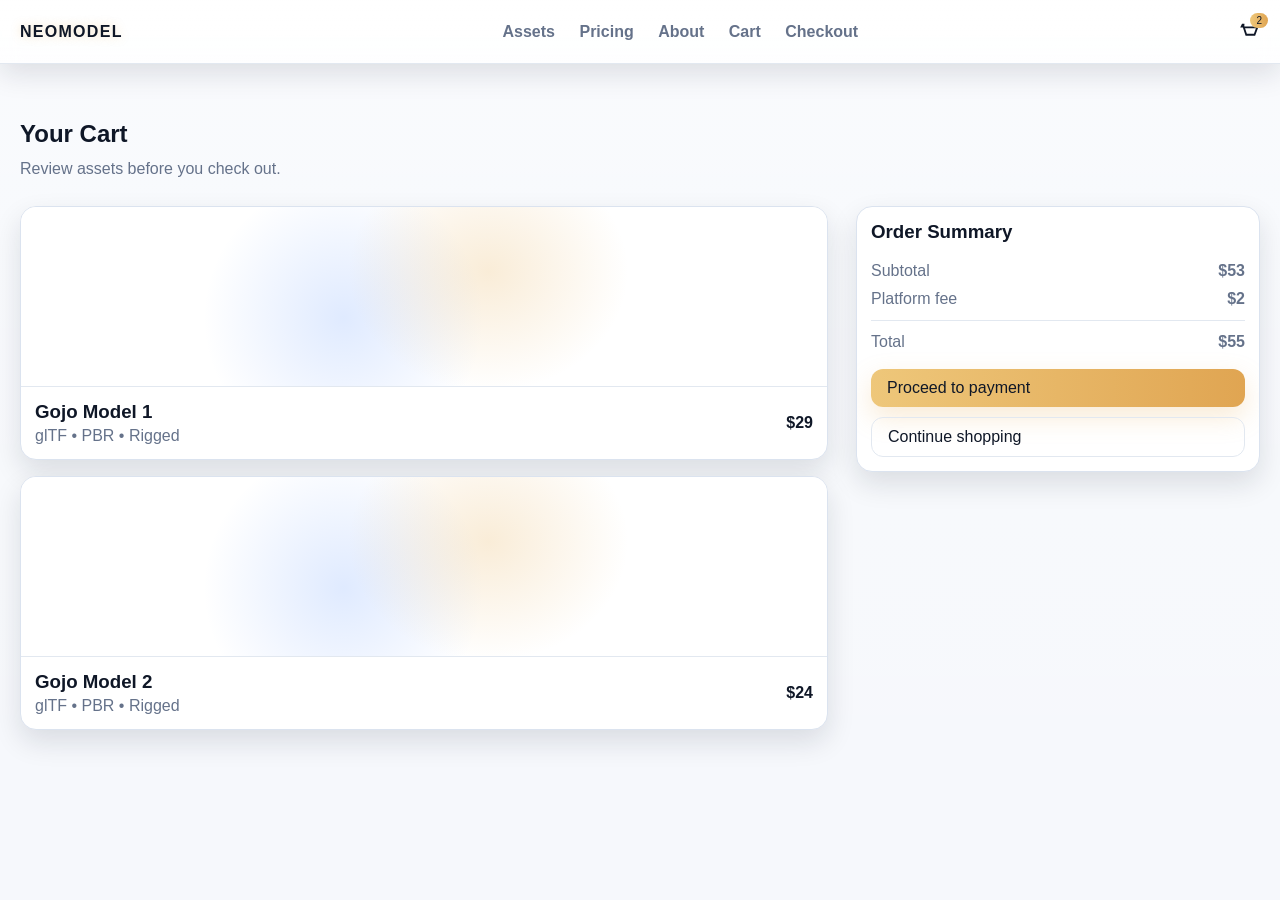
==== cart.html @ 8490ef47 "Add files via upload" ====
<!doctype html>
<html lang="en">
<head>
  <meta charset="utf-8">
  <meta name="viewport" content="width=device-width, initial-scale=1, viewport-fit=cover">
  <title>NeoModel — Cart</title>
  <link rel="stylesheet" href="./styles/main.css">
</head>
<body>
  <header class="nav">
    <div class="brand">NeoModel</div>
    <nav>
      <a href="index.html#products">Assets</a>
      <a href="index.html#pricing">Pricing</a>
      <a href="index.html#about">About</a>
      <a href="cart.html">Cart</a>
      <a href="payment.html">Checkout</a>
    </nav>
    <div class="cart">
      <span class="count">2</span>
      <svg viewBox="0 0 24 24" width="22" height="22"><path d="M7 4h-2l-1 2h2l3 9h9l3-8h-14"></path></svg>
    </div>
  </header>

  <main>
    <section class="section" style="padding-top:120px">
      <h1 style="margin:0 0 12px">Your Cart</h1>
      <p style="color:var(--muted);margin:0 0 28px">Review assets before you check out.</p>
      <div class="grid" style="grid-template-columns:2fr 1fr;gap:28px">
        <div>
          <div class="card" style="margin-bottom:16px">
            <div class="card-3d"></div>
            <div class="card-content" style="display:flex;align-items:center;justify-content:space-between">
              <div>
                <h3 style="margin:0 0 4px">Gojo Model 1</h3>
                <p style="margin:0;color:var(--muted)">glTF • PBR • Rigged</p>
              </div>
              <div class="price">$29</div>
            </div>
          </div>
          <div class="card">
            <div class="card-3d"></div>
            <div class="card-content" style="display:flex;align-items:center;justify-content:space-between">
              <div>
                <h3 style="margin:0 0 4px">Gojo Model 2</h3>
                <p style="margin:0;color:var(--muted)">glTF • PBR • Rigged</p>
              </div>
              <div class="price">$24</div>
            </div>
          </div>
        </div>
        <div>
          <div class="card" style="padding:0">
            <div class="card-content">
              <h3 style="margin-top:0">Order Summary</h3>
              <div class="form-row">
                <span>Subtotal</span><strong>$53</strong>
              </div>
              <div class="form-row">
                <span>Platform fee</span><strong>$2</strong>
              </div>
              <div class="form-row" style="border-top:1px solid var(--border);padding-top:12px;margin-top:12px">
                <span>Total</span><strong>$55</strong>
              </div>
              <div style="margin-top:18px;display:flex;gap:10px;flex-direction:column">
                <a class="btn primary" href="payment.html">Proceed to payment</a>
                <a class="btn ghost" href="index.html#products">Continue shopping</a>
              </div>
            </div>
          </div>
        </div>
      </div>
    </section>
  </main>
</body>
</html>
---- styles/main.css ----
@font-face{font-family:InterX;src:local("Inter");font-display:swap}
*{box-sizing:border-box}
html,body{height:100%;scroll-behavior:smooth;background:var(--bg);color:var(--txt)}
body{margin:0;font-family:-apple-system,BlinkMacSystemFont,"InterX","Segoe UI",Roboto,Helvetica,Arial,sans-serif}
:root{--bg:#f6f8fc;--surface:#ffffff;--panel:rgba(255,255,255,.96);--border:#e2e8f0;--glass:rgba(255,255,255,.9);--txt:#0f1727;--muted:#65728a;--bronze-hex:#e7b15a;--bronze:231,177,90}
.nav{position:fixed;top:0;left:0;right:0;height:64px;display:flex;align-items:center;justify-content:space-between;padding:0 20px;background:linear-gradient(180deg,rgba(255,255,255,.95),rgba(255,255,255,.8));backdrop-filter:saturate(140%) blur(10px);z-index:20;border-bottom:1px solid var(--border);box-shadow:0 10px 28px rgba(15,23,39,.12)}
.brand{font-weight:700;letter-spacing:.08em;text-transform:uppercase;color:#0f1727;text-shadow:0 0 10px rgba(var(--bronze),.35)}
.nav nav a{color:var(--muted);text-decoration:none;margin:0 10px;transition:.2s;font-weight:600}
.nav nav a:hover{color:#0f1727}
.cart{display:flex;gap:8px;align-items:center;cursor:pointer;position:relative}
.cart svg{stroke:#0f1727;fill:none;stroke-width:2}
.cart .count{position:absolute;top:-8px;right:-8px;background:linear-gradient(90deg,#eec77a,#e0a552);color:#0f1727;font-size:10px;border-radius:10px;padding:2px 6px}
.section{padding:120px 20px;position:relative;background:linear-gradient(180deg,rgba(255,255,255,.35),rgba(255,255,255,0))}
.hero{height:100vh;padding:0;overflow:hidden}
#webgl{position:absolute;inset:0;width:100%;height:100%;display:block}
.hero-ui{position:absolute;left:6vw;top:50%;transform:translateY(-50%);max-width:540px;padding:28px 32px;background:linear-gradient(180deg,rgba(255,255,255,.95),rgba(255,255,255,.85));border:1px solid var(--border);border-radius:18px;backdrop-filter:blur(14px);box-shadow:0 24px 70px rgba(15,23,39,.18)}
.hero-ui h1{font-size:54px;line-height:1.05;margin:0 0 10px}
.hero-ui .neon{color:#0f1727;text-shadow:0 0 12px rgba(var(--bronze),.5),0 6px 20px rgba(0,0,0,.12)}
.hero-ui p{color:var(--muted);margin:0 0 16px}
.btn{border:1px solid var(--border);background:var(--glass);color:#0f1727;padding:10px 16px;border-radius:12px;text-decoration:none;display:inline-flex;align-items:center;gap:8px;transition:.2s}
.btn.primary{background:linear-gradient(90deg,#eec77a,#e0a552);color:#0f1727;border:none;box-shadow:0 10px 26px rgba(231,177,90,.25)}
.btn.ghost{background:transparent}
.btn.small{padding:8px 12px;font-size:12px}
.cta{display:flex;gap:12px}
.products h2,.pricing h2,.about h2{margin:0 0 24px}
.grid{display:grid;grid-template-columns:repeat(3,minmax(0,1fr));gap:20px}
.card{background:var(--surface);border:1px solid #dbe3ef;border-radius:16px;overflow:hidden;position:relative;transform-style:preserve-3d;transition:transform .3s,box-shadow .3s;box-shadow:0 12px 28px rgba(15,23,39,.12)}
.card:hover{transform:translateY(-4px) rotateX(3deg) rotateY(-3deg);box-shadow:0 16px 40px rgba(15,23,39,.16)}
.card-3d{height:180px;background:radial-gradient(140px 120px at 58% 36%,rgba(231,177,90,.24),transparent),radial-gradient(140px 140px at 40% 62%,rgba(80,140,255,.18),transparent),linear-gradient(180deg,rgba(255,255,255,.92),rgba(255,255,255,.7));border-bottom:1px solid var(--border);position:relative}
.card-content{padding:14px}
.price{font-weight:700;color:#0f1727}
.actions{display:flex;gap:10px;margin-top:8px}
.pricing .tiers{display:grid;grid-template-columns:repeat(3,minmax(0,1fr));gap:20px}
.tier{padding:1px;border-radius:18px;background:linear-gradient(135deg,rgba(231,177,90,.7),rgba(120,158,255,.5)) border-box}
.tier .tier-inner{background:var(--surface);border:1px solid #dbe3ef;border-radius:16px;padding:18px;height:100%;box-shadow:0 16px 38px rgba(15,23,39,.12)}
.tier.popular .tier-inner{box-shadow:0 0 0 2px rgba(231,177,90,.45),0 0 40px rgba(231,177,90,.14)}
.cost{font-size:32px;margin:6px 0 10px}
.form-card{background:var(--surface);border:1px solid #dbe3ef;border-radius:16px;padding:20px;box-shadow:0 12px 28px rgba(15,23,39,.1)}
.form-row{display:flex;align-items:center;justify-content:space-between;gap:12px;margin:10px 0;color:var(--muted)}
.form-grid{display:grid;grid-template-columns:repeat(2,minmax(0,1fr));gap:12px}
.form-group{display:flex;flex-direction:column;gap:6px}
.form-group label{font-weight:600;color:#0f1727}
.form-group input,.form-group select{padding:12px 12px;border:1px solid var(--border);border-radius:10px;background:#fff;color:#0f1727;font-size:14px}
.form-group input:focus,.form-group select:focus{outline:2px solid rgba(231,177,90,.45);box-shadow:0 0 0 4px rgba(231,177,90,.15)}
.pill{display:inline-flex;align-items:center;gap:8px;padding:6px 10px;border-radius:999px;background:rgba(15,23,39,.05);color:#0f1727;font-size:13px;font-weight:600}
.modal{position:fixed;inset:0;background:rgba(246,248,252,.75);backdrop-filter:blur(10px);display:none;align-items:center;justify-content:center;z-index:30}
.modal.open{display:flex}
.modal-content{width:min(920px,92vw);height:min(620px,76vh);background:var(--surface);border:1px solid var(--border);border-radius:16px;position:relative;overflow:hidden;box-shadow:0 22px 60px rgba(15,23,39,.2)}
.modal .viewer{position:absolute;inset:0;z-index:1}
#viewerCanvas{width:100%;height:100%}
.modal .close{position:absolute;right:10px;top:10px;z-index:3;background:var(--surface);border:1px solid var(--border);color:#0f1727;border-radius:12px;width:36px;height:36px;box-shadow:0 10px 24px rgba(15,23,39,.14)}
#loading{position:fixed;inset:0;display:flex;flex-direction:column;align-items:center;justify-content:center;background:linear-gradient(180deg,#f6f8fc,#eef3fb);z-index:50;gap:16px}
.glitch{position:relative;font-size:36px;font-weight:800;letter-spacing:.18em;text-transform:uppercase}
.glitch span{position:relative;color:#fff}
.glitch span::before,.glitch span::after{content:attr(data-text);position:absolute;left:0;top:0}
.glitch span::before{color:#cd7f32;transform:translate(2px,0);clip-path:inset(0 0 50% 0)}
.glitch span::after{color:#9a9ea4;transform:translate(-2px,0);clip-path:inset(50% 0 0 0)}
.progress{width:min(420px,70vw);height:6px;border-radius:10px;background:rgba(15,23,39,.06);overflow:hidden;border:1px solid var(--border)}
.progress .bar{width:0;height:100%;background:linear-gradient(90deg,#eec77a,#e0a552);box-shadow:0 0 18px rgba(var(--bronze),.35) inset}
@media (max-width:960px){.grid{grid-template-columns:repeat(2,1fr)}.hero-ui{left:5vw;right:5vw;max-width:none}.pricing .tiers{grid-template-columns:repeat(2,1fr)}}
@media (max-width:640px){.grid{grid-template-columns:1fr}.nav{height:60px}.hero-ui h1{font-size:36px}}
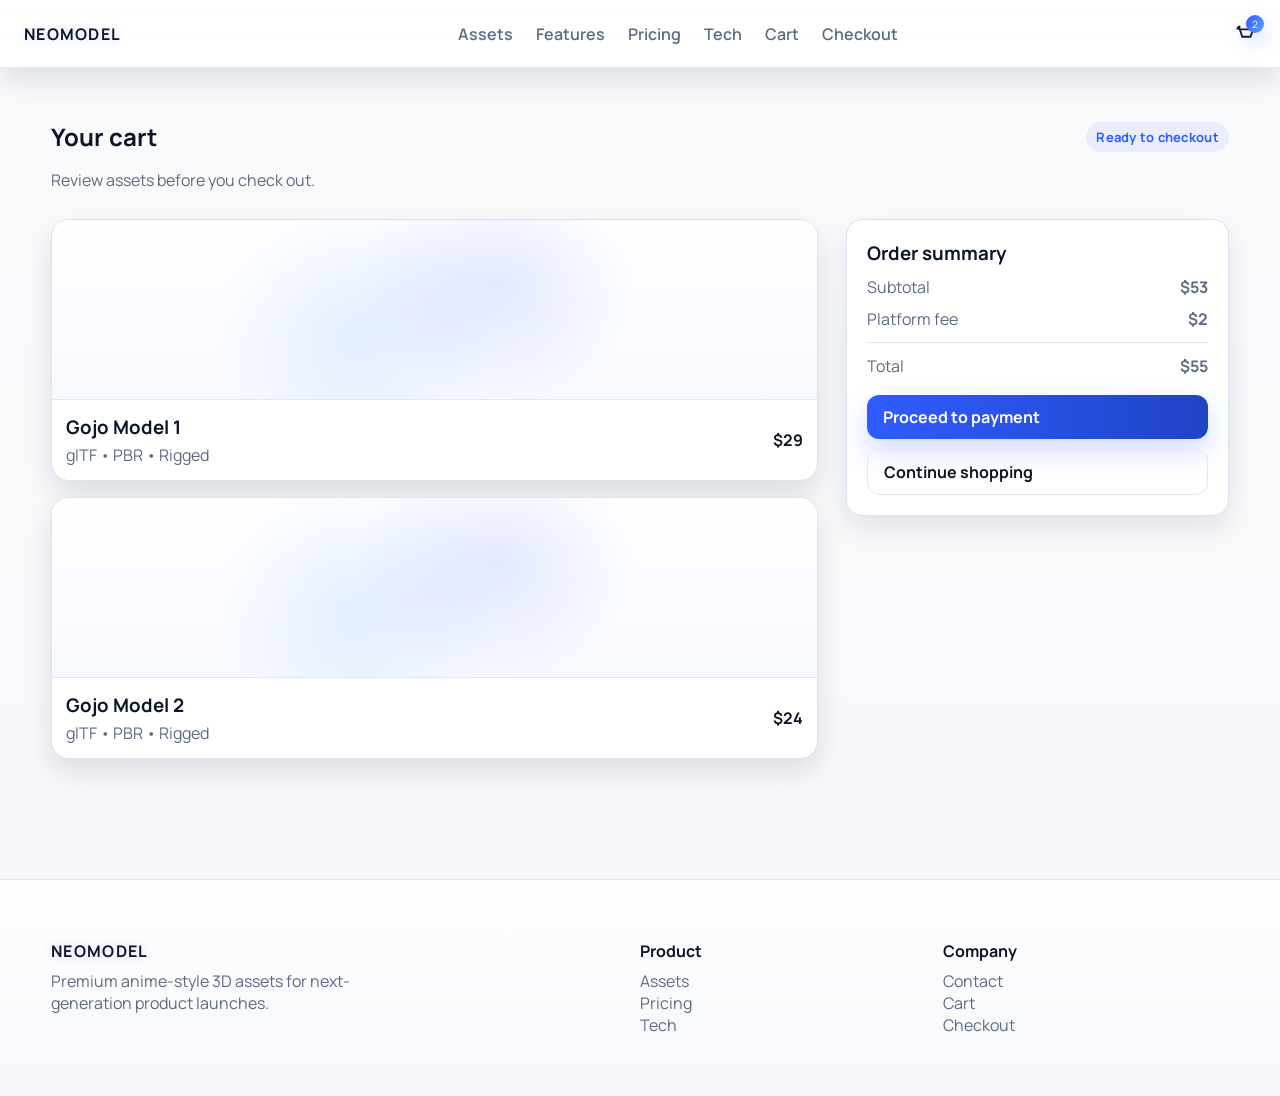
==== commit 41676f25: "Add files via upload" ====
--- a/cart.html
+++ b/cart.html
@@ -11,8 +11,9 @@
     <div class="brand">NeoModel</div>
     <nav>
       <a href="index.html#products">Assets</a>
+      <a href="index.html#features">Features</a>
       <a href="index.html#pricing">Pricing</a>
-      <a href="index.html#about">About</a>
+      <a href="index.html#specs">Tech</a>
       <a href="cart.html">Cart</a>
       <a href="payment.html">Checkout</a>
     </nav>
@@ -24,44 +25,38 @@
 
   <main>
     <section class="section" style="padding-top:120px">
-      <h1 style="margin:0 0 12px">Your Cart</h1>
-      <p style="color:var(--muted);margin:0 0 28px">Review assets before you check out.</p>
-      <div class="grid" style="grid-template-columns:2fr 1fr;gap:28px">
-        <div>
-          <div class="card" style="margin-bottom:16px">
-            <div class="card-3d"></div>
-            <div class="card-content" style="display:flex;align-items:center;justify-content:space-between">
-              <div>
-                <h3 style="margin:0 0 4px">Gojo Model 1</h3>
-                <p style="margin:0;color:var(--muted)">glTF • PBR • Rigged</p>
+      <div class="container">
+        <div class="section-title"><h1 style="margin:0">Your cart</h1><span class="eyebrow">Ready to checkout</span></div>
+        <p style="color:var(--muted);margin:0 0 28px">Review assets before you check out.</p>
+        <div class="grid" style="grid-template-columns:2fr 1fr;gap:28px">
+          <div>
+            <div class="card" style="margin-bottom:16px">
+              <div class="card-3d"></div>
+              <div class="card-content" style="display:flex;align-items:center;justify-content:space-between">
+                <div>
+                  <h3 style="margin:0 0 4px">Gojo Model 1</h3>
+                  <p style="margin:0;color:var(--muted)">glTF • PBR • Rigged</p>
+                </div>
+                <div class="price">$29</div>
               </div>
-              <div class="price">$29</div>
+            </div>
+            <div class="card">
+              <div class="card-3d"></div>
+              <div class="card-content" style="display:flex;align-items:center;justify-content:space-between">
+                <div>
+                  <h3 style="margin:0 0 4px">Gojo Model 2</h3>
+                  <p style="margin:0;color:var(--muted)">glTF • PBR • Rigged</p>
+                </div>
+                <div class="price">$24</div>
+              </div>
             </div>
           </div>
-          <div class="card">
-            <div class="card-3d"></div>
-            <div class="card-content" style="display:flex;align-items:center;justify-content:space-between">
-              <div>
-                <h3 style="margin:0 0 4px">Gojo Model 2</h3>
-                <p style="margin:0;color:var(--muted)">glTF • PBR • Rigged</p>
-              </div>
-              <div class="price">$24</div>
-            </div>
-          </div>
-        </div>
-        <div>
-          <div class="card" style="padding:0">
-            <div class="card-content">
-              <h3 style="margin-top:0">Order Summary</h3>
-              <div class="form-row">
-                <span>Subtotal</span><strong>$53</strong>
-              </div>
-              <div class="form-row">
-                <span>Platform fee</span><strong>$2</strong>
-              </div>
-              <div class="form-row" style="border-top:1px solid var(--border);padding-top:12px;margin-top:12px">
-                <span>Total</span><strong>$55</strong>
-              </div>
+          <div>
+            <div class="form-card">
+              <div class="section-title" style="margin:0 0 8px"><h3 style="margin:0">Order summary</h3></div>
+              <div class="form-row"><span>Subtotal</span><strong>$53</strong></div>
+              <div class="form-row"><span>Platform fee</span><strong>$2</strong></div>
+              <div class="form-row" style="border-top:1px solid var(--border);padding-top:12px;margin-top:12px"><span>Total</span><strong>$55</strong></div>
               <div style="margin-top:18px;display:flex;gap:10px;flex-direction:column">
                 <a class="btn primary" href="payment.html">Proceed to payment</a>
                 <a class="btn ghost" href="index.html#products">Continue shopping</a>
@@ -72,5 +67,25 @@
       </div>
     </section>
   </main>
+  <footer class="footer">
+    <div class="columns">
+      <div>
+        <div class="brand">NeoModel</div>
+        <p style="margin:8px 0 0;max-width:300px">Premium anime-style 3D assets for next-generation product launches.</p>
+      </div>
+      <div>
+        <h4 style="margin:0 0 8px;color:var(--txt)">Product</h4>
+        <a href="index.html#products">Assets</a><br>
+        <a href="index.html#pricing">Pricing</a><br>
+        <a href="index.html#specs">Tech</a>
+      </div>
+      <div>
+        <h4 style="margin:0 0 8px;color:var(--txt)">Company</h4>
+        <a href="mailto:hello@neomodel.com">Contact</a><br>
+        <a href="cart.html">Cart</a><br>
+        <a href="payment.html">Checkout</a>
+      </div>
+    </div>
+  </footer>
 </body>
 </html>
--- a/styles/main.css
+++ b/styles/main.css
@@ -1,32 +1,32 @@
-@font-face{font-family:InterX;src:local("Inter");font-display:swap}
+@import url('https://fonts.googleapis.com/css2?family=Manrope:wght@500;600;700&display=swap');
 *{box-sizing:border-box}
 html,body{height:100%;scroll-behavior:smooth;background:var(--bg);color:var(--txt)}
-body{margin:0;font-family:-apple-system,BlinkMacSystemFont,"InterX","Segoe UI",Roboto,Helvetica,Arial,sans-serif}
-:root{--bg:#f6f8fc;--surface:#ffffff;--panel:rgba(255,255,255,.96);--border:#e2e8f0;--glass:rgba(255,255,255,.9);--txt:#0f1727;--muted:#65728a;--bronze-hex:#e7b15a;--bronze:231,177,90}
-.nav{position:fixed;top:0;left:0;right:0;height:64px;display:flex;align-items:center;justify-content:space-between;padding:0 20px;background:linear-gradient(180deg,rgba(255,255,255,.95),rgba(255,255,255,.8));backdrop-filter:saturate(140%) blur(10px);z-index:20;border-bottom:1px solid var(--border);box-shadow:0 10px 28px rgba(15,23,39,.12)}
-.brand{font-weight:700;letter-spacing:.08em;text-transform:uppercase;color:#0f1727;text-shadow:0 0 10px rgba(var(--bronze),.35)}
+body{margin:0;font-family:"Manrope",-apple-system,BlinkMacSystemFont,"Segoe UI",Roboto,Helvetica,Arial,sans-serif}
+:root{--bg:#f7f8fb;--surface:#ffffff;--panel:rgba(255,255,255,.96);--border:#e2e8f0;--glass:rgba(255,255,255,.9);--txt:#0b1628;--muted:#5c6b81;--accent:#2f5cff;--accent-soft:#5fa1ff}
+.nav{position:fixed;top:0;left:0;right:0;height:68px;display:flex;align-items:center;justify-content:space-between;padding:0 24px;background:linear-gradient(180deg,rgba(255,255,255,.98),rgba(255,255,255,.86));backdrop-filter:saturate(140%) blur(12px);z-index:20;border-bottom:1px solid var(--border);box-shadow:0 12px 30px rgba(11,22,40,.12)}
+.brand{font-weight:700;letter-spacing:.08em;text-transform:uppercase;color:#0f1727;text-shadow:0 0 10px rgba(47,92,255,.22)}
 .nav nav a{color:var(--muted);text-decoration:none;margin:0 10px;transition:.2s;font-weight:600}
 .nav nav a:hover{color:#0f1727}
 .cart{display:flex;gap:8px;align-items:center;cursor:pointer;position:relative}
 .cart svg{stroke:#0f1727;fill:none;stroke-width:2}
-.cart .count{position:absolute;top:-8px;right:-8px;background:linear-gradient(90deg,#eec77a,#e0a552);color:#0f1727;font-size:10px;border-radius:10px;padding:2px 6px}
+.cart .count{position:absolute;top:-8px;right:-8px;background:linear-gradient(120deg,var(--accent),var(--accent-soft));color:#fff;font-size:10px;border-radius:10px;padding:2px 6px;box-shadow:0 8px 18px rgba(47,92,255,.25)}
 .section{padding:120px 20px;position:relative;background:linear-gradient(180deg,rgba(255,255,255,.35),rgba(255,255,255,0))}
 .hero{height:100vh;padding:0;overflow:hidden}
 #webgl{position:absolute;inset:0;width:100%;height:100%;display:block}
-.hero-ui{position:absolute;left:6vw;top:50%;transform:translateY(-50%);max-width:540px;padding:28px 32px;background:linear-gradient(180deg,rgba(255,255,255,.95),rgba(255,255,255,.85));border:1px solid var(--border);border-radius:18px;backdrop-filter:blur(14px);box-shadow:0 24px 70px rgba(15,23,39,.18)}
-.hero-ui h1{font-size:54px;line-height:1.05;margin:0 0 10px}
-.hero-ui .neon{color:#0f1727;text-shadow:0 0 12px rgba(var(--bronze),.5),0 6px 20px rgba(0,0,0,.12)}
+.hero-ui{position:absolute;left:6vw;top:50%;transform:translateY(-50%);max-width:560px;padding:32px 36px;background:linear-gradient(145deg,rgba(255,255,255,.96),rgba(240,244,255,.9));border:1px solid var(--border);border-radius:22px;backdrop-filter:blur(14px);box-shadow:0 30px 80px rgba(11,22,40,.18)}
+.hero-ui h1{font-size:56px;line-height:1.04;margin:0 0 12px}
+.hero-ui .neon{color:#0f1727;text-shadow:0 0 12px rgba(47,92,255,.35),0 6px 20px rgba(0,0,0,.08)}
 .hero-ui p{color:var(--muted);margin:0 0 16px}
-.btn{border:1px solid var(--border);background:var(--glass);color:#0f1727;padding:10px 16px;border-radius:12px;text-decoration:none;display:inline-flex;align-items:center;gap:8px;transition:.2s}
-.btn.primary{background:linear-gradient(90deg,#eec77a,#e0a552);color:#0f1727;border:none;box-shadow:0 10px 26px rgba(231,177,90,.25)}
+.btn{border:1px solid var(--border);background:var(--glass);color:#0f1727;padding:11px 16px;border-radius:12px;text-decoration:none;display:inline-flex;align-items:center;gap:8px;transition:.2s;font-weight:700}
+.btn.primary{background:linear-gradient(90deg,var(--accent),#2044c6);color:#fff;border:none;box-shadow:0 12px 28px rgba(47,92,255,.22)}
 .btn.ghost{background:transparent}
 .btn.small{padding:8px 12px;font-size:12px}
 .cta{display:flex;gap:12px}
 .products h2,.pricing h2,.about h2{margin:0 0 24px}
 .grid{display:grid;grid-template-columns:repeat(3,minmax(0,1fr));gap:20px}
-.card{background:var(--surface);border:1px solid #dbe3ef;border-radius:16px;overflow:hidden;position:relative;transform-style:preserve-3d;transition:transform .3s,box-shadow .3s;box-shadow:0 12px 28px rgba(15,23,39,.12)}
-.card:hover{transform:translateY(-4px) rotateX(3deg) rotateY(-3deg);box-shadow:0 16px 40px rgba(15,23,39,.16)}
-.card-3d{height:180px;background:radial-gradient(140px 120px at 58% 36%,rgba(231,177,90,.24),transparent),radial-gradient(140px 140px at 40% 62%,rgba(80,140,255,.18),transparent),linear-gradient(180deg,rgba(255,255,255,.92),rgba(255,255,255,.7));border-bottom:1px solid var(--border);position:relative}
+.card{background:var(--surface);border:1px solid #dbe3ef;border-radius:18px;overflow:hidden;position:relative;transform-style:preserve-3d;transition:transform .3s,box-shadow .3s;box-shadow:0 12px 28px rgba(15,23,39,.12)}
+.card:hover{transform:translateY(-4px);box-shadow:0 16px 44px rgba(15,23,39,.18)}
+.card-3d{height:180px;background:radial-gradient(140px 120px at 58% 36%,rgba(47,92,255,.12),transparent),radial-gradient(140px 140px at 40% 62%,rgba(95,161,255,.14),transparent),linear-gradient(180deg,rgba(255,255,255,.96),rgba(244,247,255,.8));border-bottom:1px solid var(--border);position:relative}
 .card-content{padding:14px}
 .price{font-weight:700;color:#0f1727}
 .actions{display:flex;gap:10px;margin-top:8px}
@@ -45,10 +45,10 @@
 .pill{display:inline-flex;align-items:center;gap:8px;padding:6px 10px;border-radius:999px;background:rgba(15,23,39,.05);color:#0f1727;font-size:13px;font-weight:600}
 .modal{position:fixed;inset:0;background:rgba(246,248,252,.75);backdrop-filter:blur(10px);display:none;align-items:center;justify-content:center;z-index:30}
 .modal.open{display:flex}
-.modal-content{width:min(920px,92vw);height:min(620px,76vh);background:var(--surface);border:1px solid var(--border);border-radius:16px;position:relative;overflow:hidden;box-shadow:0 22px 60px rgba(15,23,39,.2)}
+.modal-content{width:min(940px,92vw);height:min(640px,80vh);background:var(--surface);border:1px solid var(--border);border-radius:18px;position:relative;overflow:hidden;box-shadow:0 22px 60px rgba(15,23,39,.2)}
 .modal .viewer{position:absolute;inset:0;z-index:1}
 #viewerCanvas{width:100%;height:100%}
-.modal .close{position:absolute;right:10px;top:10px;z-index:3;background:var(--surface);border:1px solid var(--border);color:#0f1727;border-radius:12px;width:36px;height:36px;box-shadow:0 10px 24px rgba(15,23,39,.14)}
+.modal .close{position:absolute;right:12px;top:12px;z-index:3;background:var(--surface);border:1px solid var(--border);color:#0f1727;border-radius:12px;width:38px;height:38px;box-shadow:0 10px 24px rgba(15,23,39,.14);display:grid;place-items:center}
 #loading{position:fixed;inset:0;display:flex;flex-direction:column;align-items:center;justify-content:center;background:linear-gradient(180deg,#f6f8fc,#eef3fb);z-index:50;gap:16px}
 .glitch{position:relative;font-size:36px;font-weight:800;letter-spacing:.18em;text-transform:uppercase}
 .glitch span{position:relative;color:#fff}
@@ -56,6 +56,23 @@
 .glitch span::before{color:#cd7f32;transform:translate(2px,0);clip-path:inset(0 0 50% 0)}
 .glitch span::after{color:#9a9ea4;transform:translate(-2px,0);clip-path:inset(50% 0 0 0)}
 .progress{width:min(420px,70vw);height:6px;border-radius:10px;background:rgba(15,23,39,.06);overflow:hidden;border:1px solid var(--border)}
-.progress .bar{width:0;height:100%;background:linear-gradient(90deg,#eec77a,#e0a552);box-shadow:0 0 18px rgba(var(--bronze),.35) inset}
+.progress .bar{width:0;height:100%;background:linear-gradient(90deg,var(--accent),var(--accent-soft));box-shadow:0 0 18px rgba(47,92,255,.28) inset}
+.container{width:min(1200px,92vw);margin:0 auto}
+.hero-grid{display:grid;grid-template-columns:1.1fr 0.9fr;align-items:center;gap:60px;height:100%}
+.eyebrow{display:inline-flex;align-items:center;gap:8px;padding:6px 10px;border-radius:999px;background:rgba(47,92,255,.08);color:var(--accent);font-weight:700;font-size:13px;letter-spacing:.02em}
+.feature-grid{display:grid;grid-template-columns:repeat(3,minmax(0,1fr));gap:18px}
+.feature-card{padding:18px;border:1px solid var(--border);border-radius:14px;background:var(--surface);box-shadow:0 10px 26px rgba(15,23,39,.08)}
+.feature-card h3{margin:6px 0;color:var(--txt)}
+.feature-card p{margin:0;color:var(--muted);line-height:1.5}
+.spec-grid{display:grid;grid-template-columns:repeat(4,minmax(0,1fr));gap:14px}
+.spec{padding:14px 16px;border:1px solid var(--border);border-radius:12px;background:var(--surface);text-align:center}
+.spec strong{display:block;font-size:18px;color:var(--txt)}
+.spec span{color:var(--muted);font-size:13px}
+.section-title{display:flex;align-items:center;justify-content:space-between;gap:12px;margin-bottom:16px}
+.section-title h2{margin:0}
+.footer{padding:60px 20px;border-top:1px solid var(--border);background:linear-gradient(180deg,rgba(255,255,255,.92),rgba(245,247,251,1));color:var(--muted)}
+.footer .columns{display:grid;grid-template-columns:2fr 1fr 1fr;gap:18px;width:min(1200px,92vw);margin:0 auto}
+.footer a{color:var(--muted);text-decoration:none}
+.footer a:hover{color:var(--txt)}
 @media (max-width:960px){.grid{grid-template-columns:repeat(2,1fr)}.hero-ui{left:5vw;right:5vw;max-width:none}.pricing .tiers{grid-template-columns:repeat(2,1fr)}}
 @media (max-width:640px){.grid{grid-template-columns:1fr}.nav{height:60px}.hero-ui h1{font-size:36px}}
